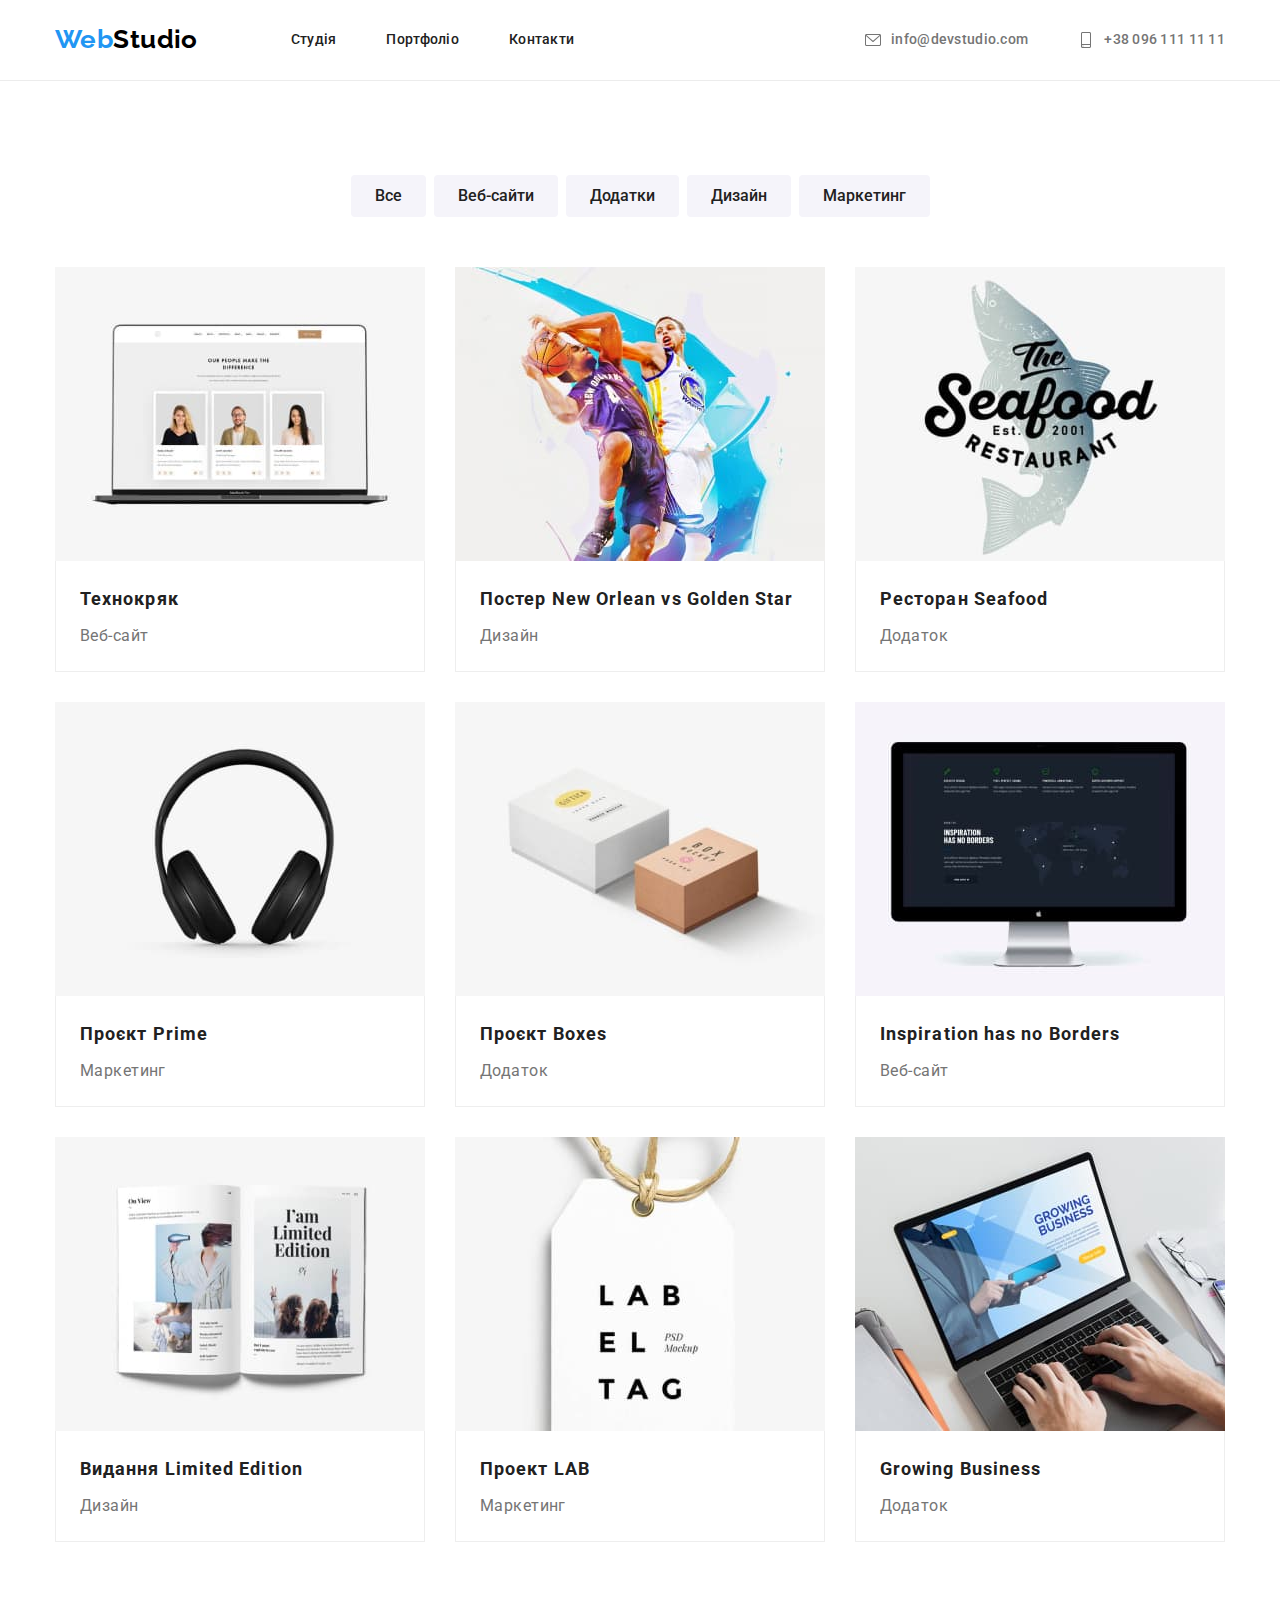
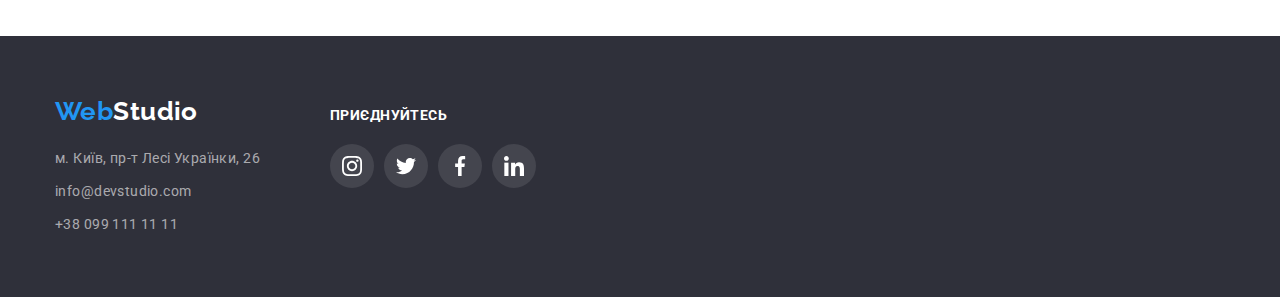
==== portfolio.html @ d838aacd "Copied previous repository" ====
<!DOCTYPE html>
<html lang="uk">
  <head>
    <meta charset="UTF-8" />
    <meta http-equiv="X-UA-Compatible" content="IE=edge" />
    <meta name="viewport" content="width=device-width, initial-scale=1.0" />
    <title>Portfolio</title>
    <link rel="preconnect" href="https://fonts.googleapis.com" />
    <link rel="preconnect" href="https://fonts.gstatic.com" crossorigin />
    <link
      href="https://fonts.googleapis.com/css2?family=Raleway:wght@700&family=Roboto:wght@400;500;700;900&display=swap"
      rel="stylesheet"
    />
    <link
      rel="stylesheet"
      href="https://cdnjs.cloudflare.com/ajax/libs/modern-normalize/1.1.0/modern-normalize.min.css"
    />
    <link rel="stylesheet" href="./css/styles.css" />
  </head>

  <body>
    <!-- шапка -->

    <header class="page-header">
      <div class="container">
        <nav class="nav">
          <a class="logo" href="./index.html"
            ><span class="logo-web">Web</span>Studio</a
          >

          <ul class="site-nav list">
            <li class="item"><a href="./index.html" class="link">Студія</a></li>
            <li class="item">
              <a href="./portfolio.html" class="link">Портфоліо</a>
            </li>
            <li class="item"><a href="" class="link">Контакти</a></li>
          </ul>
        </nav>

        <ul class="contacts-header list">
          <li class="item">
            <a href="mailto:info@devstudio.com" class="link"
              ><svg class="icons envelope" width="16" height="16">
                <use xlink:href="./images/sprite-icons.svg#envelope" ></use></svg
              >info@devstudio.com</a
            >
          </li>
          <li class="item">
            <a href="tel:+380961111111" class="link"
              ><svg class="icons smartphone" width="16" height="16">
                <use xlink:href="./images/sprite-icons.svg#smartphone"></use></svg
              >+38 096 111 11 11</a
            >
          </li>
        </ul>
      </div>
    </header>

    <!-- Портфоліо -->

    <main>
      <section class="portfolio">
        <div class="container">
          <ul class="list-btn">
            <li class="item-btn">
              <button type="button" class="portfolio-btn">Все</button>
            </li>
            <li class="item-btn">
              <button type="button" class="portfolio-btn">Веб-сайти</button>
            </li>
            <li class="item-btn">
              <button type="button" class="portfolio-btn">Додатки</button>
            </li>
            <li class="item-btn">
              <button type="button" class="portfolio-btn">Дизайн</button>
            </li>
            <li class="item-btn">
              <button type="button" class="portfolio-btn">Маркетинг</button>
            </li>
          </ul>

          <ul class="list">
            <li class="item">
              <a
              class="link-card" href="#" target="_blank">
              <img
                src="./images/imgp1.jpg"
                width="370"
                alt="3 людини на карточках"
              />
              <div class="card">
                <h2 class="portfolio-title">Технокряк</h2>
                <p>Веб-сайт</p>
              </div>
              </a>
            </li>
            <li class="item">
              <a
              class="link-card" href="#" target="_blank">
              <img
                src="./images/imgp2.jpg"
                width="370"
                alt="2 людини грають в баскетбол"
              />
              <div class="card">
                <h2 class="portfolio-title">
                  Постер New Orlean vs Golden Star
                </h2>
                <p>Дизайн</p>
              </div>
              </a>
            </li>
            <li class="item">
              <a
              class="link-card" href="#" target="_blank">
              <img src="./images/imgp3.jpg" width="370" alt="логотип риба" />
              <div class="card">
                <h2 class="portfolio-title">Ресторан Seafood</h2>
                <p>Додаток</p>
              </div>
              </a>
            </li>
            <li class="item">
              <a
              class="link-card" href="#" target="_blank">
              <img src="./images/imgp4.jpg" width="370" alt="навушники" />
              <div class="card">
                <h2 class="portfolio-title">Проєкт Prime</h2>
                <p>Маркетинг</p>
              </div>
              </a>
            </li>
            <li class="item">
              <a
              class="link-card" href="#" target="_blank">
              <img
                src="./images/imgp5.jpg"
                width="370"
                alt="2 коробки білий та світлокоричневий"
              />
              <div class="card">
                <h2 class="portfolio-title">Проєкт Boxes</h2>
                <p>Додаток</p>
              </div>
              </a>
            </li>
            <li class="item">
              <a
              class="link-card" href="#" target="_blank">
              <img
                src="./images/imgp6.jpg"
                width="370"
                alt="монітор з зображенням"
              />
              <div class="card">
                <h2 class="portfolio-title">Inspiration has no Borders</h2>
                <p>Веб-сайт</p>
              </div>
              </a>
            </li>
            <li class="item">
              <a
              class="link-card" href="#" target="_blank">
              <img src="./images/imgp7.jpg" width="370" alt="журнал" />
              <div class="card">
                <h2 class="portfolio-title">Видання Limited Edition</h2>
                <p>Дизайн</p>
              </div>
              </a>
            </li>
            <li class="item">
              <a
              class="link-card" href="#" target="_blank">
              <img
                src="./images/imgp8.jpg"
                width="370"
                alt="бірка білого кольору"
              />
              <div class="card">
                <h2 class="portfolio-title">Проект LAB</h2>
                <p>Маркетинг</p>
              </div>
              </a>
            </li>
            <li class="item">
              <a
              class="link-card" href="#" target="_blank">
              <img
                src="./images/imgp9.jpg"
                width="370"
                alt="ноутбук з руками"
              />
              <div class="card">
                <h2 class="portfolio-title">Growing Business</h2>
                <p>Додаток</p>
              </div>
              </a>
            </li>
          </ul>
        </div>
      </section>
    </main>

    <!-- підвал -->

    <footer class="footer">
      <div class="container">
        <div class="logo-address">
          <a class="logo" href="./index.html"
            ><span class="logo-web">Web</span>Studio</a
          >

          <address>
            <ul class="list">
              <li class="footer-list">
                <a
                  href="https://goo.gl/maps/cwUCHpKbUyFMeZRM7"
                  target="_blank"
                  rel="noopener noreferrer nofollow"
                  class="contacts-footer link"
                  >м. Київ, пр-т Лесі Українки, 26</a
                >
              </li>
              <li class="footer-list">
                <a href="mailto:info@devstudio.com" class="contacts-footer link"
                  >info@devstudio.com</a
                >
              </li>
              <li class="footer-list">
                <a href="tel:+380961111111" class="contacts-footer link"
                  >+38 099 111 11 11</a
                >
              </li>
            </ul>
          </address>
        </div>
        <div class="submit">
          <p class="submit-title">Приєднуйтесь</p>
          <ul class="socials">
            <li class="item">
              <a
                class="socials-links"
                href="https://www.instagram.com/"
                target="_blank"
                ><svg class="icons">
                  <use href="./images/sprite-icons.svg#instagram"></use></svg
              ></a>
            </li>
            <li class="item">
              <a
                class="socials-links"
                href="https://twitter.com/"
                target="_blank"
                ><svg class="icons">
                  <use href="./images/sprite-icons.svg#twitter"></use></svg
              ></a>
            </li>
            <li class="item">
              <a class="socials-links" href="www.facebook.com" target="_blank"
                ><svg class="icons">
                  <use href="./images/sprite-icons.svg#facebook"></use></svg
              ></a>
            </li>
            <li class="item">
              <a
                class="socials-links"
                href="https://linkedin.com/"
                target="_blank"
                ><svg class="icons">
                  <use href="./images/sprite-icons.svg#linkedin"></use></svg
              ></a>
            </li>
          </ul>
        </div>
      </div>
    </footer>
  </body>
</html>
---- css/styles.css ----
:root {
  --bcg-white-color: #ffffff;
  --bcg-grey-color: #f5f4fa;
  --bcg-black-color: #2f303a;
  --btn-blue-color: #2196f3;
  --text-color: #757575;
  --text-h-color: #212121;
  --text-logo-color: #000000;
}

body {
  margin: 0;
  background-color: var(--bcg-white-color);
  color: var(--text-color);
  font-family: "Roboto", sans-serif;
  font-weight: 400;
  font-size: 14px;

  letter-spacing: 0.03em;
}

/* захований текст */

.visually-hidden {
  position: absolute;
  white-space: nowrap;
  width: 1px;
  height: 1px;
  overflow: hidden;
  border: 0;
  padding: 0;
  clip: rect(0 0 0 0);
  clip-path: inset(50%);
  margin: -1px;
}

/* Властивості контейнерів */

.container {
  margin-left: auto;
  margin-right: auto;
  width: 1200px;
  padding: 0 15px;
}

/* обнулення меж списків та заголовків */

.list,
.list-btn {
  padding: 0;
  margin: 0;
  list-style: none;
}

h1,
h2,
h3,
h4,
h5,
h6,
p {
  margin-top: 0;
  margin-bottom: 0;
}

img {
  display: block;
  max-width: 100%;
  height: auto;
}

/* Властивості заголовків */

.section-title {
  color: var(--text-h-color);
  font-weight: 700;
  font-size: 36px;
  line-height: 1.16;
  text-align: center;
}

/* СТУДІЯ */

/* флекс шапки */

.page-header > .container {
  display: flex;
  justify-content: space-between;
}

.nav {
  display: flex;
  justify-content: space-between;
  align-items: center;
}

.nav > .list {
  display: flex;
  padding: 0;
}

/* шапка */

.page-header ul {
  list-style: none;
}

.page-header {
  display: flex;
  border-bottom: 1px solid #ececec;
}

/* логотип */

.logo {
  font-family: "Raleway", sans-serif;
  font-weight: 700;
  font-size: 26px;
  line-height: 1.2;
  color: var(--text-logo-color);
  text-decoration: none;

  margin-right: 93px;
}

.logo-web {
  color: var(--btn-blue-color);
}

/* навігація */

.site-nav .link {
  display: block;
  padding-top: 32px;
  padding-bottom: 32px;

  font-weight: 500;
  font-size: 14px;
  line-height: 1.14;
  letter-spacing: 0.02em;
  color: var(--text-h-color);
  text-decoration: none;
}

.site-nav .item:not(:last-child) {
  margin-right: 50px;
}

/* Посилання */

.link {
  text-decoration: none;
}

.contacts-header .link:hover,
.contacts-header .link:focus,
.page-header .link:hover,
.page-header .link:focus {
  color: var(--btn-blue-color);
}

/* контакти */

.contacts-header {
  display: flex;
  align-items: center;
  margin-left: auto;

  font-weight: 500;
  font-size: 14px;
  line-height: 1.14;
  letter-spacing: 0.02em;
  color: var(--text-color);
}

.contacts-header .item:not(:last-child) {
  margin-right: 50px;
}

.contacts-header .link {
  display: flex;
  align-items: center;
  padding-top: 32px;
  padding-bottom: 32px;
  color: var(--text-color);
}

/* Іконки */

.contacts-header .icons {
  border: 0;
  margin: 0;
  margin-right: 10px;
  padding: 0;
  fill: currentColor;
}

    /* Герой чи баннер */

.hero {
  background-color: var(--bcg-black-color);
  padding: 200px 0;
  margin-right: auto;
  margin-left: auto;
  height: 600px;
  max-width: 1600px;

  background-image: linear-gradient(
      to right,
      rgba(0, 0, 0, 0.4),
      rgba(47, 48, 58, 0.4) 40%
    ),
    url("../images/hero.jpg");
  background-size: cover;
  background-repeat: no-repeat;
  background-position: center;
}

.hero > .container {
  display: flex;
  flex-direction: column;
  align-items: center;
  justify-content: center;
}

.hero .hero-title {
  margin-top: 0;
  margin-bottom: 30px;

  font-weight: 900;
  font-size: 44px;
  line-height: 1.36;
  text-transform: uppercase;
  letter-spacing: 0.06em;
  text-align: center;
  color: var(--bcg-white-color);
  width: 696px;
}

/* кнопка */

.hero-btn {
  display: inline-block;
  color: var(--bcg-white-color);
  font-weight: 700;
  font-size: 16px;
  line-height: 1.88;
  align-items: center;
  text-align: center;
  letter-spacing: 0.06em;
  border: 0;
  padding: 10px 32px;
  background: var(--btn-blue-color);
  box-shadow: 0px 4px 4px rgba(0, 0, 0, 0.15);
  border-radius: 4px;
}

.hero-btn:hover,
.hero-btn:focus {
  cursor: pointer;
  background-color: #188ce8;
}

/* Особливості компанії */

.features {
  padding-top: 94px;
}

.features .list {
  display: flex;
  flex-wrap: wrap;
}

.features .item {
  width: 270px;
  margin-right: 30px;
}

.features .item:nth-child(4n) {
  margin-right: 0px;
}

.features-title {
  color: var(--text-h-color);
  font-weight: 700;
  font-size: 14px;
  line-height: 1.14;
  text-transform: uppercase;
  margin-bottom: 10px;
}

.features p {
  font-size: 14px;
  line-height: 1.71;
}

/* Особливості > зображення */

.icon-box {
  display: flex;
  justify-content: center;
  align-items: center;
  margin-bottom: 30px;
  width: 270px;
  height: 120px;
  background-color: var(--bcg-grey-color);
  color: var(--text-h-color);
}

.features-icons {
  border: 0;
  margin: 0;

  width: 70px;
  height: 70px;
  fill:currentColor
}
/* Чим ми займаємося */

.work {
  padding-top: 94px;
  padding-bottom: 94px;
}

.work .list {
  display: flex;
  flex-wrap: wrap;
}

.work-title {
  margin-bottom: 50px;
}

.work .item {
  margin-right: 30px;
}

.work .item:nth-child(3n) {
  margin-right: 0px;
}

.work > .item > img {
  display: block;
}

/* Команда*/

.team {
  padding-top: 94px;
  padding-bottom: 94px;
}

.team .list {
  display: flex;
  flex-wrap: wrap;
}

.team {
  background-color: var(--bcg-grey-color);
}
.team > .item {
  display: flex;
  justify-content: center;
  align-items: center;
}

.team .item {
  background-color: var(--bcg-white-color);
  box-shadow: 0px 1px 3px rgba(0, 0, 0, 0.12), 0px 1px 1px rgba(0, 0, 0, 0.14),
    0px 2px 1px rgba(0, 0, 0, 0.2);
  border-radius: 0px 0px 4px 4px;

  margin-right: 30px;
}

.team .item:nth-child(4n) {
  margin-right: 0;
}

.team-title {
  margin-bottom: 50px;
}

.team img {
  display: block;
}

.name-title {
  color: var(--text-h-color);
  font-weight: 500;
  font-size: 16px;
  line-height: 1.19;
  padding-top: 30px;
  margin-bottom: 10px;
  text-align: center;
}

.team p {
  font-size: 16px;
  line-height: 1.19;
  margin-bottom: 16px;
  text-align: center;
}

.team p:hover {
  text-shadow: 0px 4px 4px rgba(0, 0, 0, 0.25);
}
.team p:focus {
  text-shadow: 0px 4px 4px rgba(0, 0, 0, 0.25);
}

.socials {
  padding: 0;
  display: flex;
  list-style: none;
  margin: 0 32px;
  padding-bottom: 30px;
  justify-content: space-between;
}

/* Іконки соціальної мережи команди */

.socials-links {
  display: flex;
  align-items: center;
  justify-content: center;
  width: 44px;
  height: 44px;
  border: 0;
  border-radius: 50%;
  color: #AFB1B8;
}

.socials-links .icons {
  display: flex;
  align-self: center;
  width: 20px;
  height: 20px;
  fill: currentColor;
}

.socials-links:hover,
.socials-links:focus {
  background-color: var(--btn-blue-color);
  color: var(--bcg-white-color);
}

/* Клієнти */

.clients {
  padding-bottom: 94px;
  padding-top: 94px;
}

.clients-title {
  margin-bottom: 50px;
}

.clients-list {
  display: flex;
  justify-content: center;
}

.clients-list > .item:not(:last-child) {
  margin-right: 30px;
}

.clients-list .clients-link {
  display: flex;
  align-items: center;
  justify-content: center;

  width: 170px;
  height: 92px;
  color: #afb1b8;
  border: 1px solid #afb1b8;
  border-radius: 4px;
  cursor: pointer;
}

.clients-link .icons {
  fill: currentColor;
}

.clients-list .clients-link:focus,
.clients-list .clients-link:hover {
  color: var(--btn-blue-color);
  border-color: var(--btn-blue-color);
}

/* Підвал */

.footer {
  display: flex;
  background-color: var(--bcg-black-color);
  color: var(--bcg-white-color);
  padding-top: 60px;
  padding-bottom: 60px;
}

.footer .container {
  display: flex;
}

.footer .socials-links .socials {
  display: flex;
}

.footer .logo-address li:not(:last-child) {
  margin-bottom: 9px;
}

.logo-address {
  margin-right: 70px;
}

.footer .logo {
  display: inline-block;
  color: var(--bcg-white-color);
  margin-bottom: 20px;
  margin-right: 0;
  padding-right: 0;
}

.contacts-footer {
  font-style: normal;
  font-weight: 400;
  font-size: 14px;
  line-height: 1.71;
  color: rgba(255, 255, 255, 0.6);
}

.contacts-footer:hover,
.contacts-footer:focus {
  color: rgba(255,255,255,1);
}

.footer .submit {
  padding-top: 12px;
}

.submit .socials {
  margin: 0;
  padding-bottom: 0;
}

.submit .socials-links {
  display: flex;
  padding: 0;
  margin: 0;

  align-items: center;
  justify-content: center;

  width: 44px;
  height: 44px;
  border-radius: 50%;

  background-color: rgba(255, 255, 255, 0.1);
  color: var(--bcg-white-color);
}



.submit .socials-links:hover,
.submit .socials-links:focus {
  background-color: var(--btn-blue-color);
}

.submit .item:not(:last-child) {
  margin-top: 0;
  margin-right: 10px;
}

.submit .item {
  margin: 0;
}

.submit .socials-links .icons {
  width: 20px;
  height: 20px;
  fill: currentColor;
}

.socials-links .icons:hover,
.socials-links .icons:focus {
  color: var(--bcg-white-color);

}

.submit-title {
  margin: 0;
  margin-bottom: 20px;

  color: var(--bcg-white-color);

  font-weight: 700;
  line-height: 1.14;
  text-transform: uppercase;
}

/* ПОРТФОЛІО */

.portfolio {
  padding-top: 94px;
  padding-bottom: 94px;
}

/* Фільт */

.portfolio .list-btn {
  display: flex;
  justify-content: center;
  margin-bottom: 50px;
}

.portfolio-btn {
  font-family: "Roboto", sans-serif;
  background-color: var(--bcg-grey-color);
  color: var(--text-h-color);
  font-style: normal;
  font-weight: 500;
  font-size: 16px;
  line-height: 1.62;
  text-align: center;

  border-color: transparent;
  border-radius: 4px;
  padding: 6px 22px;
}

.item-btn:not(:last-child) {
  margin-right: 8px;
}

.portfolio-btn:hover,
.portfolio-btn:focus {
  background-color: var(--btn-blue-color);
  color: var(--bcg-white-color);
  cursor: pointer;
  box-shadow: 0px 3px 1px rgba(0, 0, 0, 0.1), 0px 1px 2px rgba(0, 0, 0, 0.08),
    0px 2px 2px rgba(0, 0, 0, 0.12);
}

/* Список робіт */

.portfolio .list {
  display: flex;
  flex-wrap: wrap;
}

/* .portfolio .item:hover,
.portfolio .item:focus {
  
} */

.portfolio .item:not(:nth-child(3n)) {
  margin-right: 30px;
}

.portfolio .item:not(:nth-last-child(-n + 3)) {
  margin-bottom: 30px;
}

.link-card {
  display: block;
  text-decoration: none;
}

.link-card:hover,
.link-card:focus {
  box-shadow: 0px 1px 1px rgba(0, 0, 0, 0.12), 0px 4px 4px rgba(0, 0, 0, 0.06), 1px 4px 6px rgba(0, 0, 0, 0.16);
}

.card {
  border: 1px solid #eeeeee;
  padding: 20px 24px;
  border-top: 0;
}

.card p {
  font-size: 16px;
  line-height: 1.88;
  text-decoration: none;
  color: var(--text-color);
}

.portfolio-title {
  color: var(--text-h-color);
  font-weight: 700;
  font-size: 18px;
  line-height: 2;
  letter-spacing: 0.06em;
  margin-bottom: 4px;
}
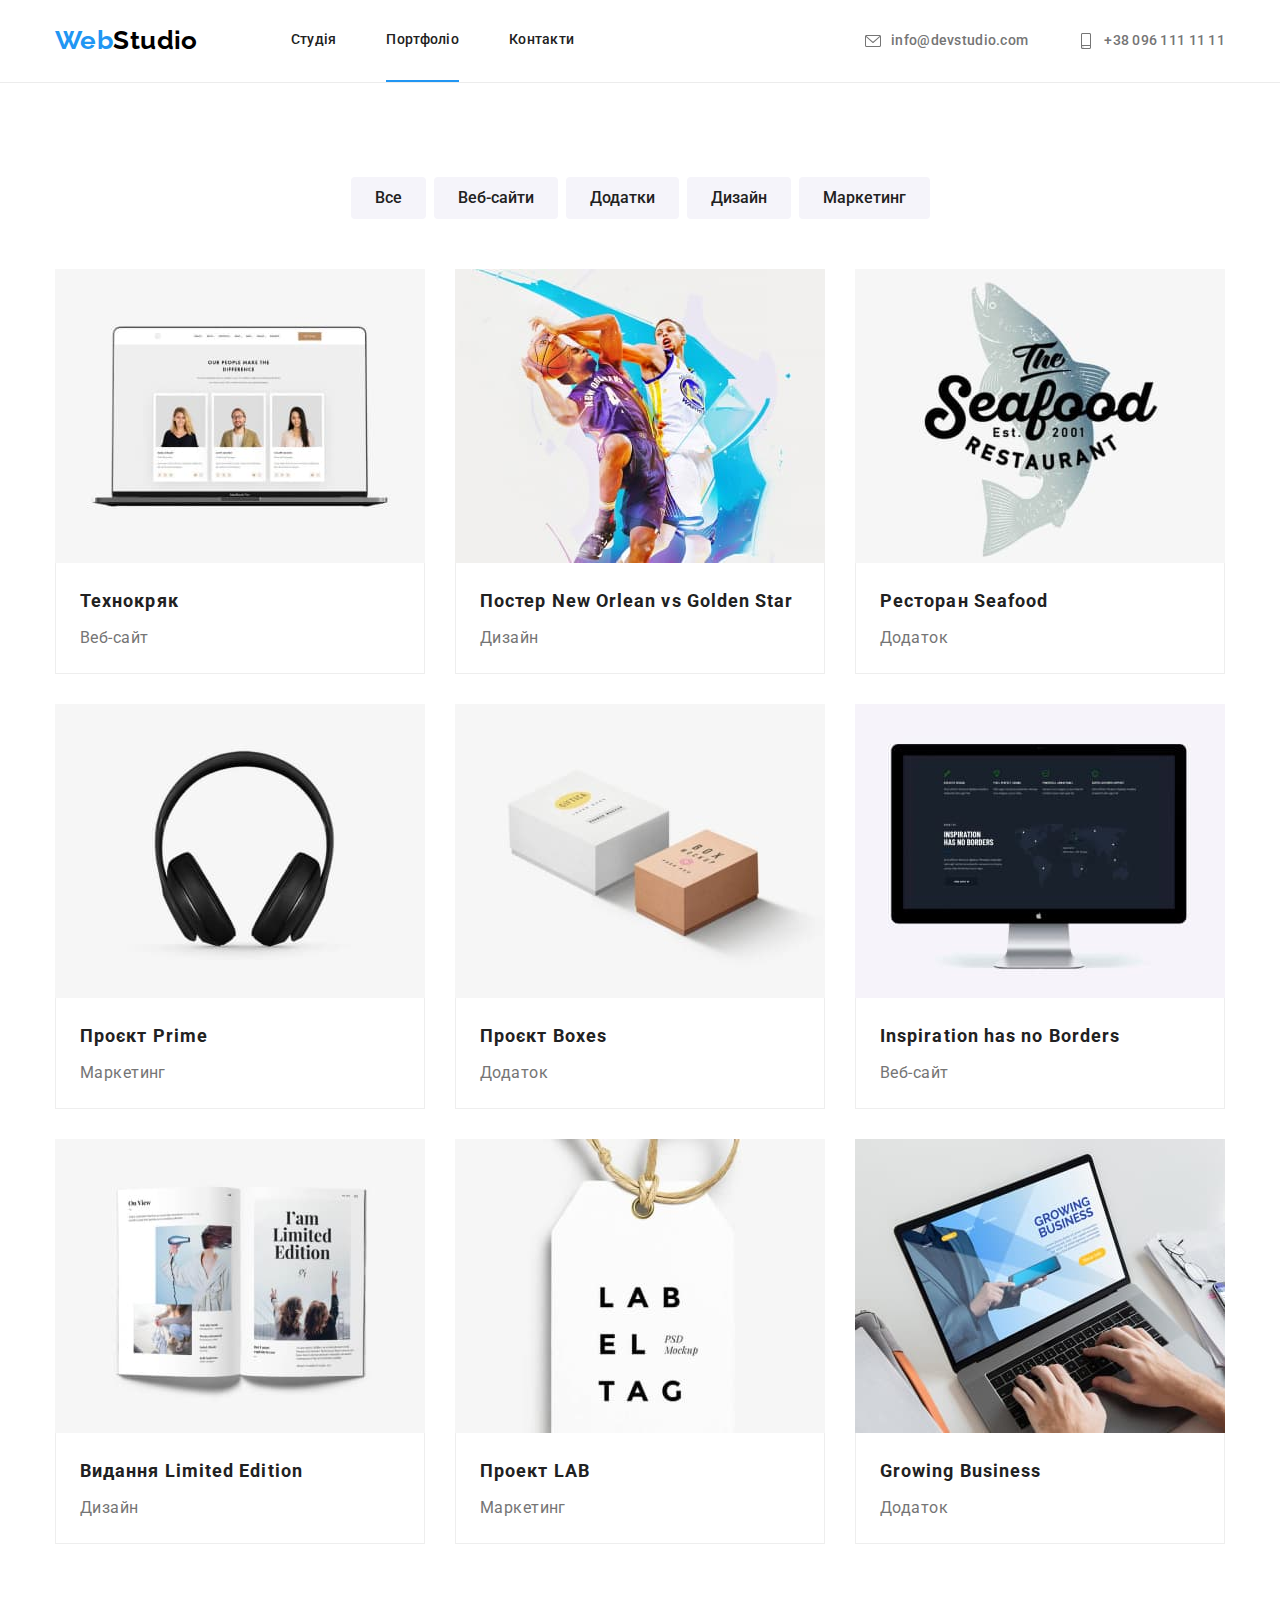
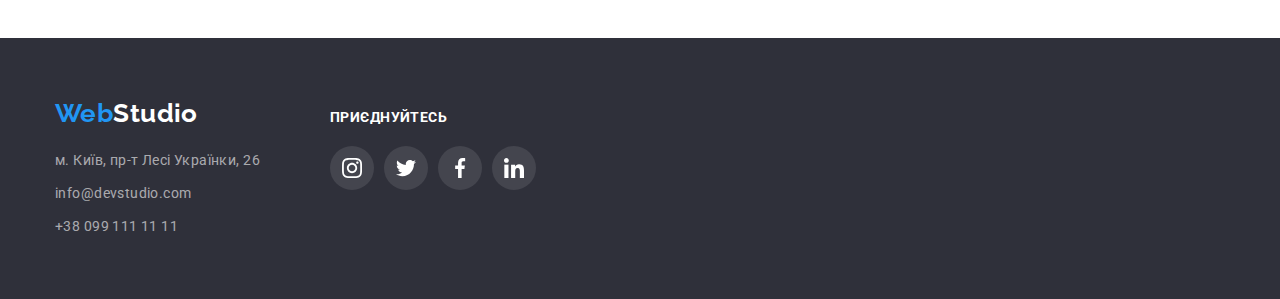
==== commit 722a76dd: "added label to image in work section" ====
--- a/portfolio.html
+++ b/portfolio.html
@@ -30,7 +30,7 @@
 
           <ul class="site-nav list">
             <li class="item"><a href="./index.html" class="link">Студія</a></li>
-            <li class="item">
+            <li class="item current">
               <a href="./portfolio.html" class="link">Портфоліо</a>
             </li>
             <li class="item"><a href="" class="link">Контакти</a></li>
--- a/css/styles.css
+++ b/css/styles.css
@@ -72,11 +72,12 @@
 /* Властивості заголовків */
 
 .section-title {
-  color: var(--text-h-color);
   font-weight: 700;
   font-size: 36px;
   line-height: 1.16;
   text-align: center;
+
+  color: var(--text-h-color);
 }
 
 /* СТУДІЯ */
@@ -146,6 +147,10 @@
   margin-right: 50px;
 }
 
+.page-header .current {
+  border-bottom: 2px solid var(--btn-blue-color);
+}
+
 /* Посилання */
 
 .link {
@@ -195,7 +200,7 @@
   fill: currentColor;
 }
 
-    /* Герой чи баннер */
+/* Герой чи баннер */
 
 .hero {
   background-color: var(--bcg-black-color);
@@ -314,7 +319,7 @@
 
   width: 70px;
   height: 70px;
-  fill:currentColor
+  fill: currentColor;
 }
 /* Чим ми займаємося */
 
@@ -342,6 +347,29 @@
 
 .work > .item > img {
   display: block;
+}
+
+.work-text {
+  position: relative;
+}
+
+.work-text .work-text-forward {
+  position: absolute;
+  padding: 27px 0;
+  width: 100%;
+  height: 70px;
+  bottom:0;
+  left:50%;
+  transform: translate(-50%,0%);
+
+  font-weight: 700;
+  font-size: 14px;
+  line-height: 1.14;
+  text-align: center;
+  text-transform: uppercase;
+
+  color: var(--bcg-white-color);
+  background-color: rgba(47, 48, 58,0.8);
 }
 
 /* Команда*/
@@ -429,7 +457,7 @@
   height: 44px;
   border: 0;
   border-radius: 50%;
-  color: #AFB1B8;
+  color: #afb1b8;
 }
 
 .socials-links .icons {
@@ -533,7 +561,7 @@
 
 .contacts-footer:hover,
 .contacts-footer:focus {
-  color: rgba(255,255,255,1);
+  color: rgba(255, 255, 255, 1);
 }
 
 .footer .submit {
@@ -560,8 +588,6 @@
   background-color: rgba(255, 255, 255, 0.1);
   color: var(--bcg-white-color);
 }
-
-
 
 .submit .socials-links:hover,
 .submit .socials-links:focus {
@@ -586,7 +612,6 @@
 .socials-links .icons:hover,
 .socials-links .icons:focus {
   color: var(--bcg-white-color);
-
 }
 
 .submit-title {
@@ -670,7 +695,8 @@
 
 .link-card:hover,
 .link-card:focus {
-  box-shadow: 0px 1px 1px rgba(0, 0, 0, 0.12), 0px 4px 4px rgba(0, 0, 0, 0.06), 1px 4px 6px rgba(0, 0, 0, 0.16);
+  box-shadow: 0px 1px 1px rgba(0, 0, 0, 0.12), 0px 4px 4px rgba(0, 0, 0, 0.06),
+    1px 4px 6px rgba(0, 0, 0, 0.16);
 }
 
 .card {
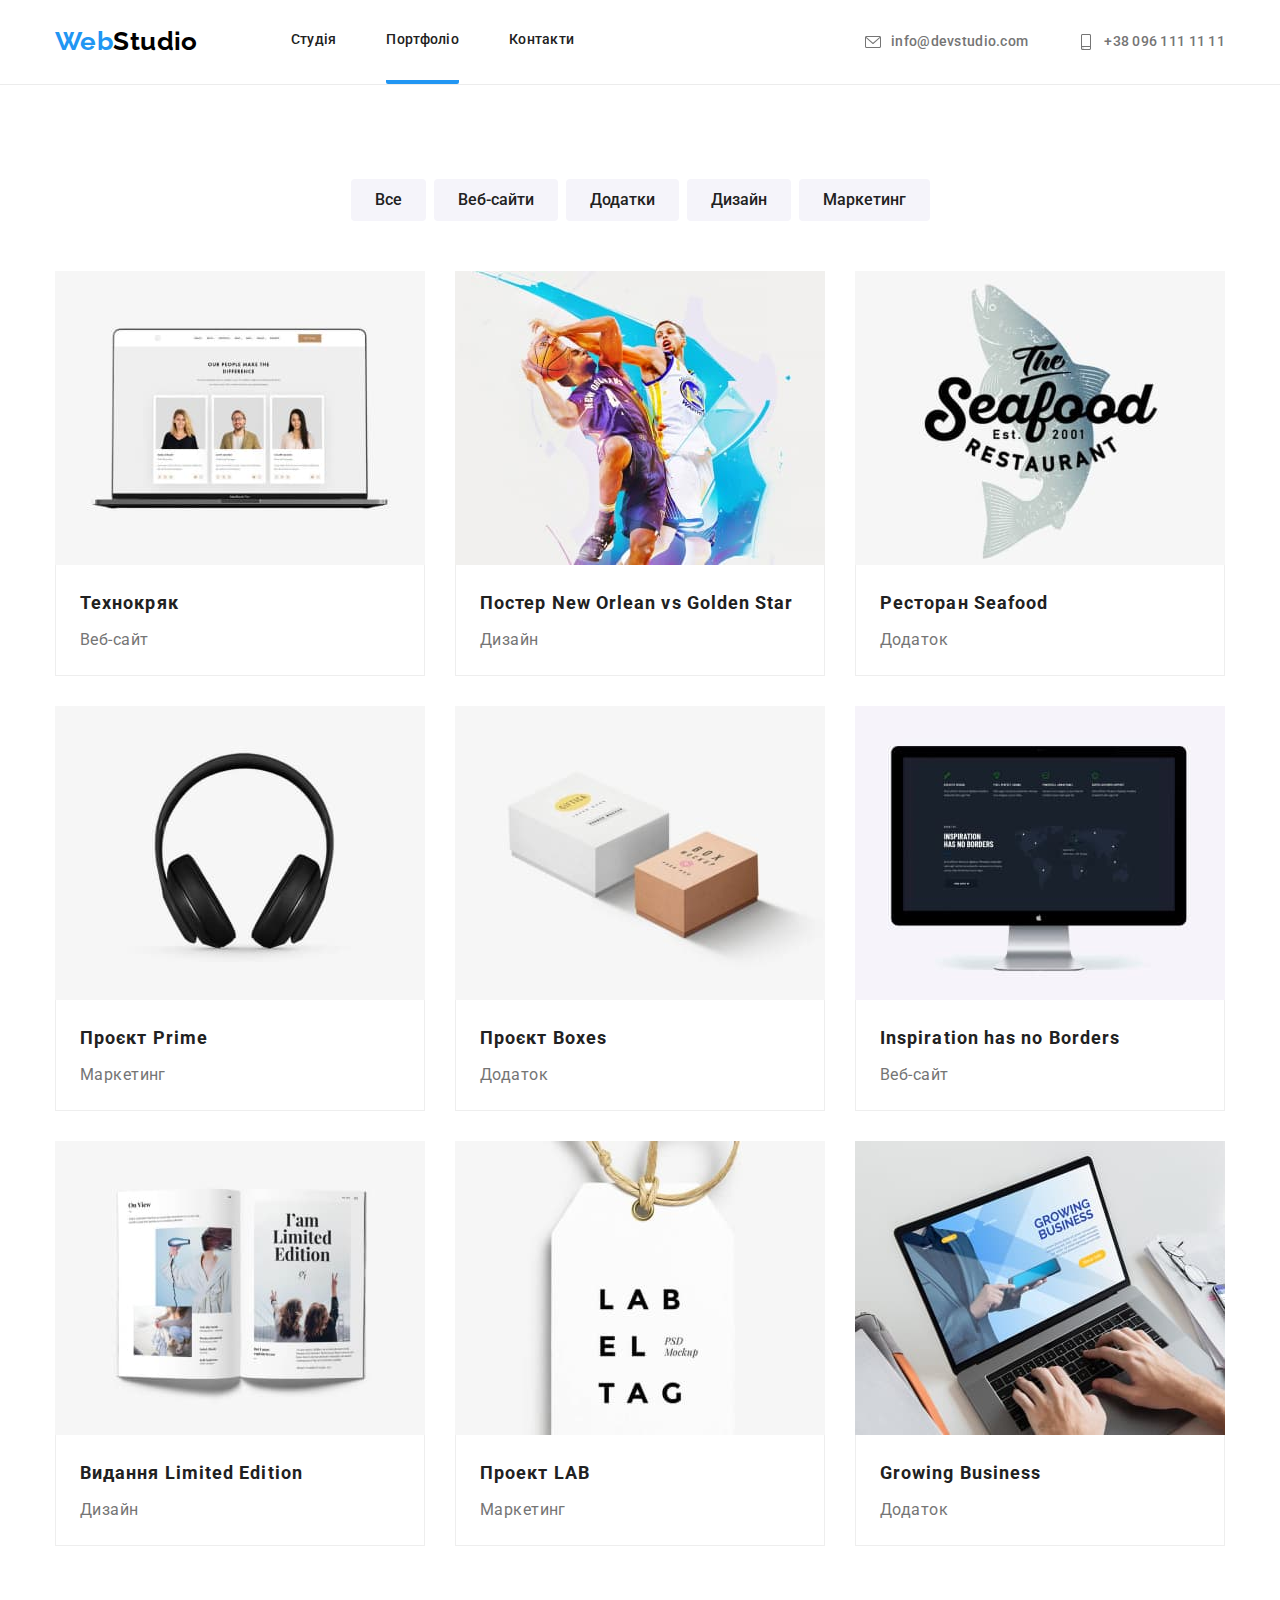
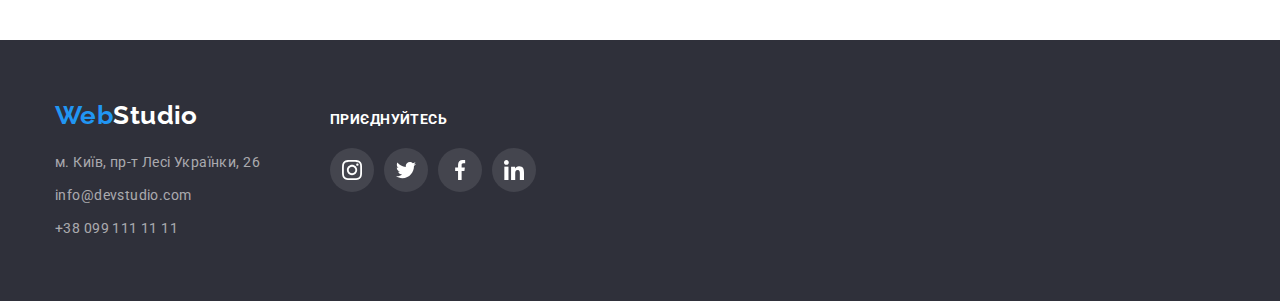
==== commit 7c1e360a: "added overlay portfolio" ====
--- a/portfolio.html
+++ b/portfolio.html
@@ -83,11 +83,14 @@
             <li class="item">
               <a
               class="link-card" href="#" target="_blank">
+              <div class="card-overlay">
               <img
                 src="./images/imgp1.jpg"
                 width="370"
                 alt="3 людини на карточках"
               />
+              <p class="card-text-overlay">Ресурс пропонує комплексні пропозиції з різним рівнем функціоналу та сервісів. Все це дозволить відвідувачу отримати вичерпні відомості про компанію чи приватну особу.</p>
+              </div>
               <div class="card">
                 <h2 class="portfolio-title">Технокряк</h2>
                 <p>Веб-сайт</p>
@@ -97,11 +100,14 @@
             <li class="item">
               <a
               class="link-card" href="#" target="_blank">
+              <div class="card-overlay">
               <img
                 src="./images/imgp2.jpg"
                 width="370"
                 alt="2 людини грають в баскетбол"
               />
+              <p class="card-text-overlay">Ресурс пропонує комплексні пропозиції з різним рівнем функціоналу та сервісів. Все це дозволить відвідувачу отримати вичерпні відомості про компанію чи приватну особу.</p>
+              </div>
               <div class="card">
                 <h2 class="portfolio-title">
                   Постер New Orlean vs Golden Star
@@ -113,7 +119,10 @@
             <li class="item">
               <a
               class="link-card" href="#" target="_blank">
+              <div class="card-overlay">
               <img src="./images/imgp3.jpg" width="370" alt="логотип риба" />
+              <p class="card-text-overlay">Ресурс пропонує комплексні пропозиції з різним рівнем функціоналу та сервісів. Все це дозволить відвідувачу отримати вичерпні відомості про компанію чи приватну особу.</p>
+              </div>
               <div class="card">
                 <h2 class="portfolio-title">Ресторан Seafood</h2>
                 <p>Додаток</p>
@@ -123,7 +132,10 @@
             <li class="item">
               <a
               class="link-card" href="#" target="_blank">
+              <div class="card-overlay">
               <img src="./images/imgp4.jpg" width="370" alt="навушники" />
+              <p class="card-text-overlay">Ресурс пропонує комплексні пропозиції з різним рівнем функціоналу та сервісів. Все це дозволить відвідувачу отримати вичерпні відомості про компанію чи приватну особу.</p>
+              </div>
               <div class="card">
                 <h2 class="portfolio-title">Проєкт Prime</h2>
                 <p>Маркетинг</p>
@@ -133,11 +145,14 @@
             <li class="item">
               <a
               class="link-card" href="#" target="_blank">
+              <div class="card-overlay">
               <img
                 src="./images/imgp5.jpg"
                 width="370"
                 alt="2 коробки білий та світлокоричневий"
               />
+              <p class="card-text-overlay">Ресурс пропонує комплексні пропозиції з різним рівнем функціоналу та сервісів. Все це дозволить відвідувачу отримати вичерпні відомості про компанію чи приватну особу.</p>
+              </div>
               <div class="card">
                 <h2 class="portfolio-title">Проєкт Boxes</h2>
                 <p>Додаток</p>
@@ -147,11 +162,14 @@
             <li class="item">
               <a
               class="link-card" href="#" target="_blank">
+              <div class="card-overlay">
               <img
                 src="./images/imgp6.jpg"
                 width="370"
                 alt="монітор з зображенням"
               />
+              <p class="card-text-overlay">Ресурс пропонує комплексні пропозиції з різним рівнем функціоналу та сервісів. Все це дозволить відвідувачу отримати вичерпні відомості про компанію чи приватну особу.</p>
+              </div>
               <div class="card">
                 <h2 class="portfolio-title">Inspiration has no Borders</h2>
                 <p>Веб-сайт</p>
@@ -161,7 +179,10 @@
             <li class="item">
               <a
               class="link-card" href="#" target="_blank">
+              <div class="card-overlay">
               <img src="./images/imgp7.jpg" width="370" alt="журнал" />
+              <p class="card-text-overlay">Ресурс пропонує комплексні пропозиції з різним рівнем функціоналу та сервісів. Все це дозволить відвідувачу отримати вичерпні відомості про компанію чи приватну особу.</p>
+              </div>
               <div class="card">
                 <h2 class="portfolio-title">Видання Limited Edition</h2>
                 <p>Дизайн</p>
@@ -171,11 +192,14 @@
             <li class="item">
               <a
               class="link-card" href="#" target="_blank">
+              <div class="card-overlay">
               <img
                 src="./images/imgp8.jpg"
                 width="370"
                 alt="бірка білого кольору"
               />
+              <p class="card-text-overlay">Ресурс пропонує комплексні пропозиції з різним рівнем функціоналу та сервісів. Все це дозволить відвідувачу отримати вичерпні відомості про компанію чи приватну особу.</p>
+              </div>
               <div class="card">
                 <h2 class="portfolio-title">Проект LAB</h2>
                 <p>Маркетинг</p>
@@ -185,11 +209,14 @@
             <li class="item">
               <a
               class="link-card" href="#" target="_blank">
+              <div class="card-overlay">
               <img
                 src="./images/imgp9.jpg"
                 width="370"
                 alt="ноутбук з руками"
               />
+              <p class="card-text-overlay">Ресурс пропонує комплексні пропозиції з різним рівнем функціоналу та сервісів. Все це дозволить відвідувачу отримати вичерпні відомості про компанію чи приватну особу.</p>
+              </div>
               <div class="card">
                 <h2 class="portfolio-title">Growing Business</h2>
                 <p>Додаток</p>
--- a/css/styles.css
+++ b/css/styles.css
@@ -148,7 +148,8 @@
 }
 
 .page-header .current {
-  border-bottom: 2px solid var(--btn-blue-color);
+  border-bottom: 4px solid var(--btn-blue-color);
+  border-radius: 2px;
 }
 
 /* Посилання */
@@ -358,9 +359,9 @@
   padding: 27px 0;
   width: 100%;
   height: 70px;
-  bottom:0;
-  left:50%;
-  transform: translate(-50%,0%);
+  bottom: 0;
+  left: 50%;
+  transform: translate(-50%, 0%);
 
   font-weight: 700;
   font-size: 14px;
@@ -369,7 +370,7 @@
   text-transform: uppercase;
 
   color: var(--bcg-white-color);
-  background-color: rgba(47, 48, 58,0.8);
+  background-color: rgba(47, 48, 58, 0.8);
 }
 
 /* Команда*/
@@ -720,3 +721,33 @@
   letter-spacing: 0.06em;
   margin-bottom: 4px;
 }
+
+.card-overlay {
+  position: relative;
+}
+
+.card-text-overlay {
+  position: absolute;
+  display: inline-block;
+  width: 100%;
+  height: 100%;
+  top: 0;
+  right: 0;
+  left: 0;
+  bottom: 0;
+
+  font-weight: 400;
+  font-size: 18px;
+  line-height: 1.55;
+  margin: 0;
+  padding: 32px 24px;
+  opacity: 0;
+
+  color: var(--bcg-white-color);
+  background-color: rgba(33, 150, 243, 0.9);
+}
+
+.card-text-overlay:hover,
+.card-text-overlay:focus {
+  opacity: 1;
+}
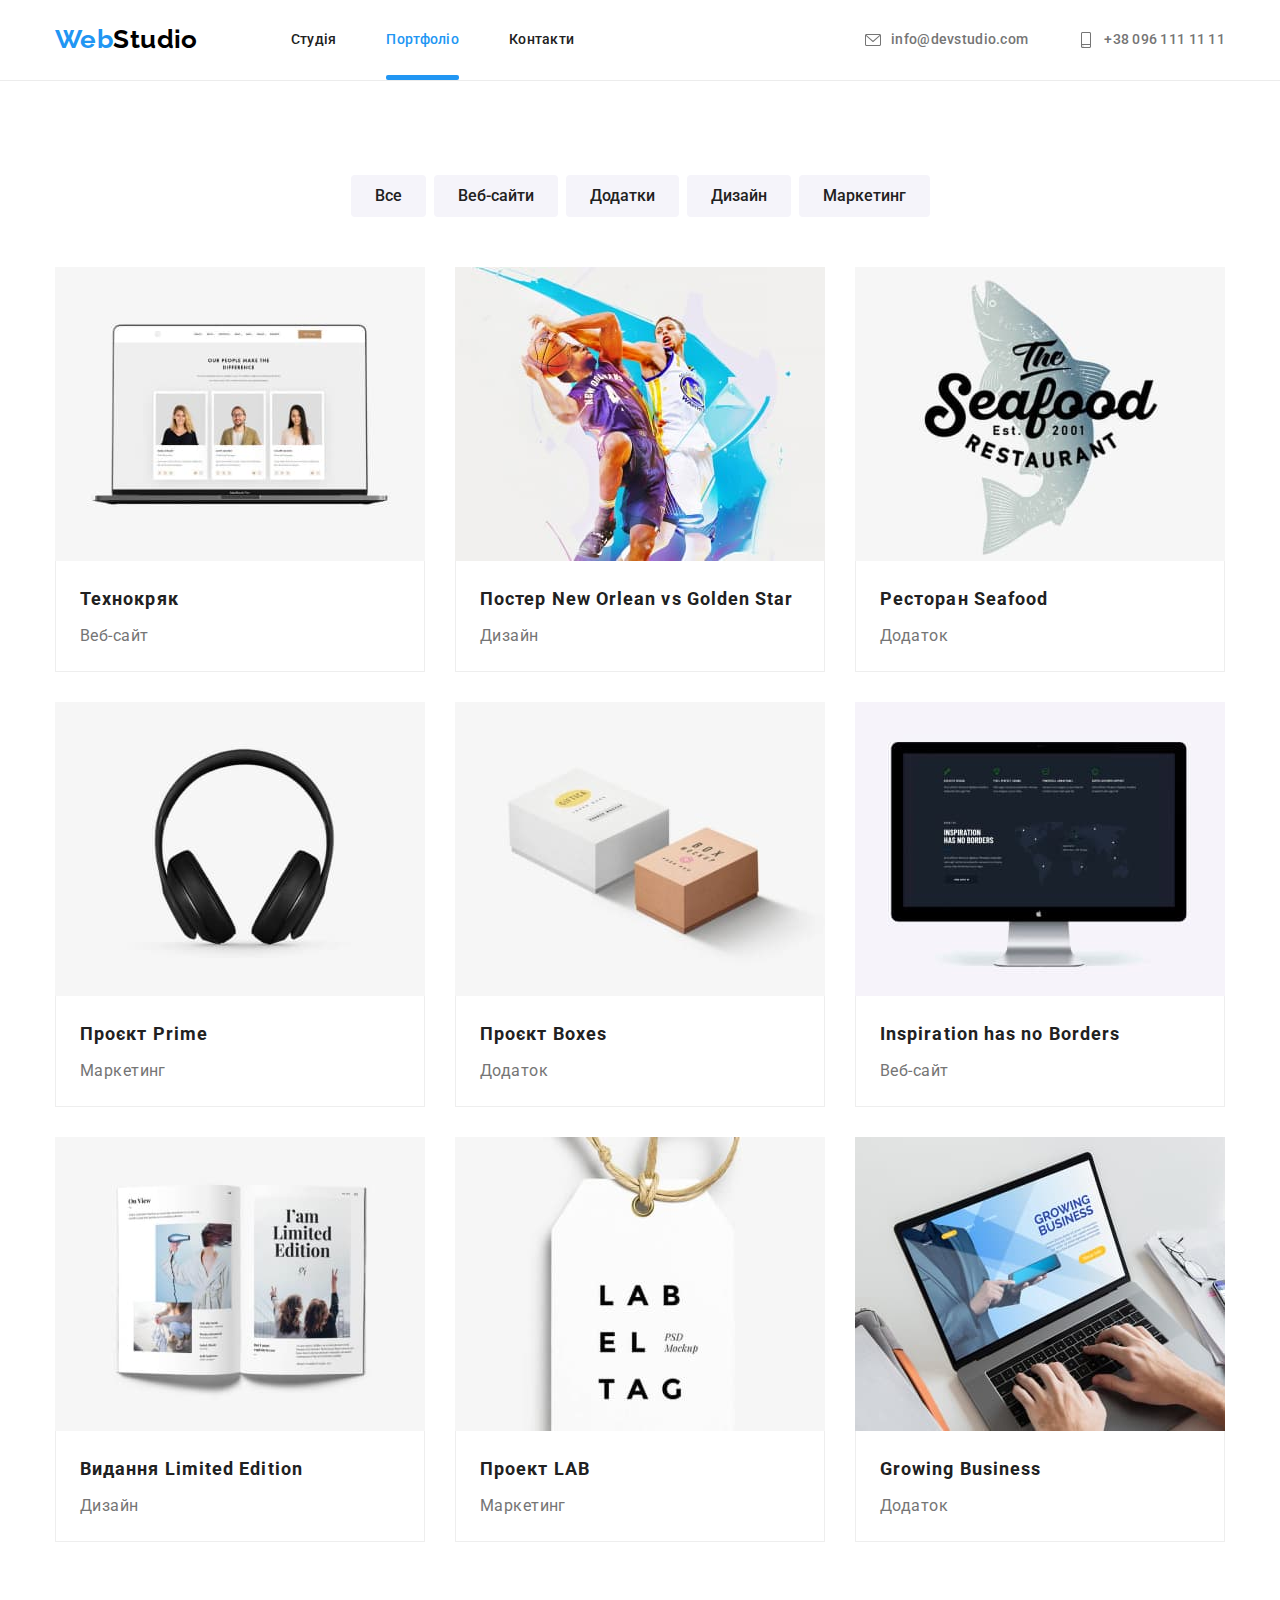
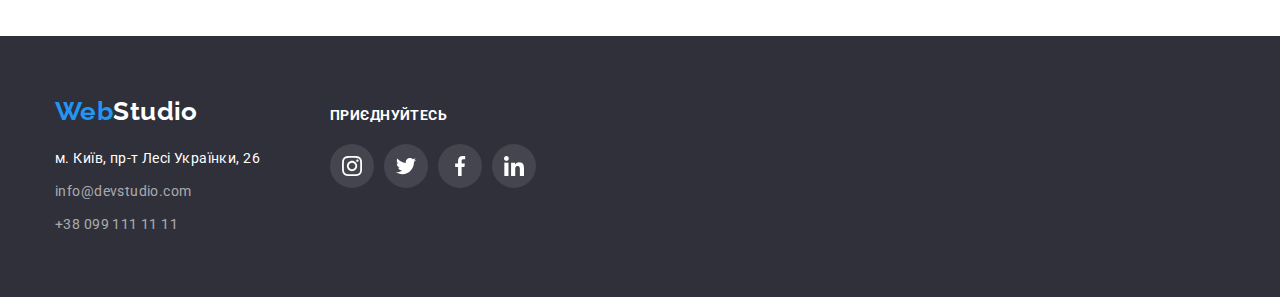
==== commit 39c87f0e: "fix bug" ====
--- a/portfolio.html
+++ b/portfolio.html
@@ -244,7 +244,7 @@
                   href="https://goo.gl/maps/cwUCHpKbUyFMeZRM7"
                   target="_blank"
                   rel="noopener noreferrer nofollow"
-                  class="contacts-footer link"
+                  class="contacts-footer link address-link"
                   >м. Київ, пр-т Лесі Українки, 26</a
                 >
               </li>
--- a/css/styles.css
+++ b/css/styles.css
@@ -147,9 +147,30 @@
   margin-right: 50px;
 }
 
-.page-header .current {
-  border-bottom: 4px solid var(--btn-blue-color);
+.site-nav .item {
+  position: relative;
+}
+
+.site-nav .link::after {
+  content: "";
+
+  position: absolute;
+  left: 0;
+  bottom: 0;
+
+  display: block;
+  width: 100%;
+  height: 5px;
+  background-color: var(--btn-blue-color);
   border-radius: 2px;
+
+  opacity: 0;
+}
+
+.current .link::after,
+.current .link {
+  color: var(--btn-blue-color);
+  opacity: 1;
 }
 
 /* Посилання */
@@ -201,7 +222,7 @@
   fill: currentColor;
 }
 
-/* Герой чи баннер */
+/* Герой та бекдроп */
 
 .hero {
   background-color: var(--bcg-black-color);
@@ -243,6 +264,79 @@
   width: 696px;
 }
 
+.backdrop {
+  position: fixed;
+  top: 0;
+  left: 0;
+  width: 100%;
+  height: 100%;
+
+  background-color: rgba(0, 0, 0, 0.2);
+
+  opacity: 1;
+  transition: opacity 250ms cubic-bezier(0.4, 0, 0.2, 1);
+}
+
+.backdrop.is-hidden {
+  opacity: 0;
+  pointer-events: none;
+}
+
+.backdrop.is-hidden .modal {
+  transform: scale(1.1) translate(-50%, -50%);
+  opacity: 0;
+}
+
+.modal {
+  position: absolute;
+  display: flex;
+  top: 50%;
+  left: 50%;
+  transform: scale(1) translate(-50%, -50%);
+
+  min-height: 581px;
+  min-width: 528px;
+  padding: 15px;
+
+  background-color: var(--bcg-white-color);
+  box-shadow: 0px 1px 3px rgba(0, 0, 0, 0.12), 0px 1px 1px rgba(0, 0, 0, 0.14),
+    0px 2px 1px rgba(0, 0, 0, 0.2);
+  border-radius: 4px;
+
+  opacity: 1;
+
+  transition: transform 250ms cubic-bezier(0.4, 0, 0.2, 1),
+    opacity 250ms cubic-bezier(0.4, 0, 0.2, 1);
+}
+
+.hero-btn-close {
+  position: absolute;
+  display: flex;
+  justify-content: center;
+  align-items: center;
+  top: 8px;
+  right: 8px;
+
+  width: 30px;
+  height: 30px;
+
+  color: var(--text-logo-color);
+  background-color: var(--bcg-white-color);
+  border: 1px solid rgba(0, 0, 0, 0.1);
+  border-radius: 100%;
+}
+
+.btn-close-svg {
+  width: 11px;
+  height: 11px;
+  fill: currentColor;
+}
+
+.hero-btn-close:hover,
+.hero-btn-close:focus {
+  /* color: var(--btn-blue-color); */
+  border: 1px solid var(--btn-blue-color);
+}
 /* кнопка */
 
 .hero-btn {
@@ -350,19 +444,27 @@
   display: block;
 }
 
-.work-text {
+.work-overlay {
   position: relative;
 }
 
-.work-text .work-text-forward {
+.work-text-overlay {
+  display: flex;
+  justify-content: center;
+  align-items: center;
+  content: "";
   position: absolute;
-  padding: 27px 0;
+
   width: 100%;
   height: 70px;
   bottom: 0;
   left: 50%;
   transform: translate(-50%, 0%);
 
+  background-color: rgba(47, 48, 58, 0.8);
+}
+
+.work-overlay .work-text-forward {
   font-weight: 700;
   font-size: 14px;
   line-height: 1.14;
@@ -370,7 +472,6 @@
   text-transform: uppercase;
 
   color: var(--bcg-white-color);
-  background-color: rgba(47, 48, 58, 0.8);
 }
 
 /* Команда*/
@@ -528,6 +629,12 @@
   padding-bottom: 60px;
 }
 
+.footer-list .address-link {
+  color: rgba(255, 255, 255, 1);
+}
+
+
+
 .footer .container {
   display: flex;
 }
@@ -560,9 +667,9 @@
   color: rgba(255, 255, 255, 0.6);
 }
 
-.contacts-footer:hover,
-.contacts-footer:focus {
-  color: rgba(255, 255, 255, 1);
+.footer-list .contacts-footer:hover,
+.footer-list .contacts-footer:focus {
+  color: var(--btn-blue-color);
 }
 
 .footer .submit {
@@ -654,6 +761,9 @@
   border-color: transparent;
   border-radius: 4px;
   padding: 6px 22px;
+
+  transform: background-color 250ms cubic-bezier(0.4, 0, 0.2, 1),
+    color 250ms cubic-bezier(0.4, 0, 0.2, 1);
 }
 
 .item-btn:not(:last-child) {
@@ -724,30 +834,31 @@
 
 .card-overlay {
   position: relative;
+  overflow: hidden;
 }
 
 .card-text-overlay {
+  content: "";
   position: absolute;
   display: inline-block;
   width: 100%;
   height: 100%;
   top: 0;
-  right: 0;
-  left: 0;
-  bottom: 0;
 
   font-weight: 400;
   font-size: 18px;
   line-height: 1.55;
   margin: 0;
   padding: 32px 24px;
-  opacity: 0;
+
+  transform: translateY(101%);
+  transition: transform 250ms cubic-bezier(0.4, 0, 0.2, 1);
 
   color: var(--bcg-white-color);
   background-color: rgba(33, 150, 243, 0.9);
 }
 
-.card-text-overlay:hover,
-.card-text-overlay:focus {
-  opacity: 1;
-}
+.card-overlay:hover .card-text-overlay,
+.card-overlay .card-text-overlay:focus {
+  transform: translateY(0);
+}
